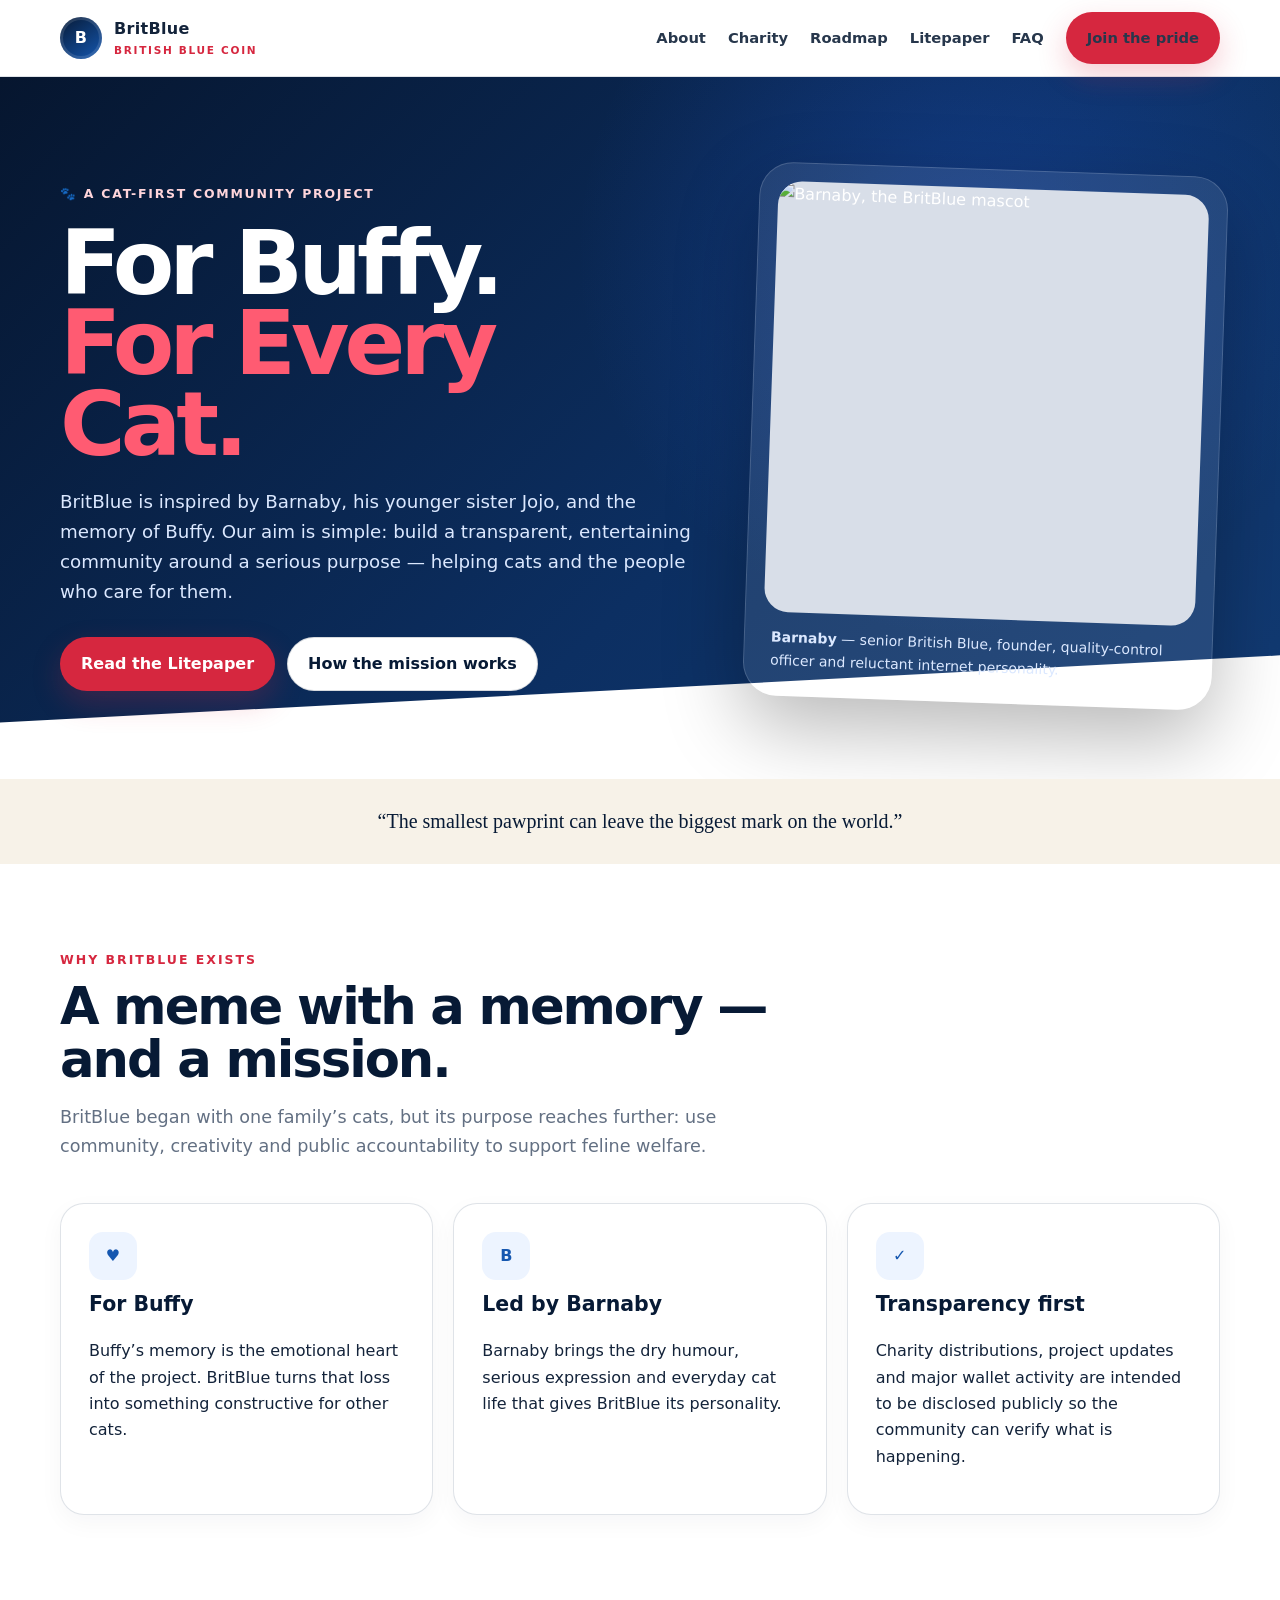
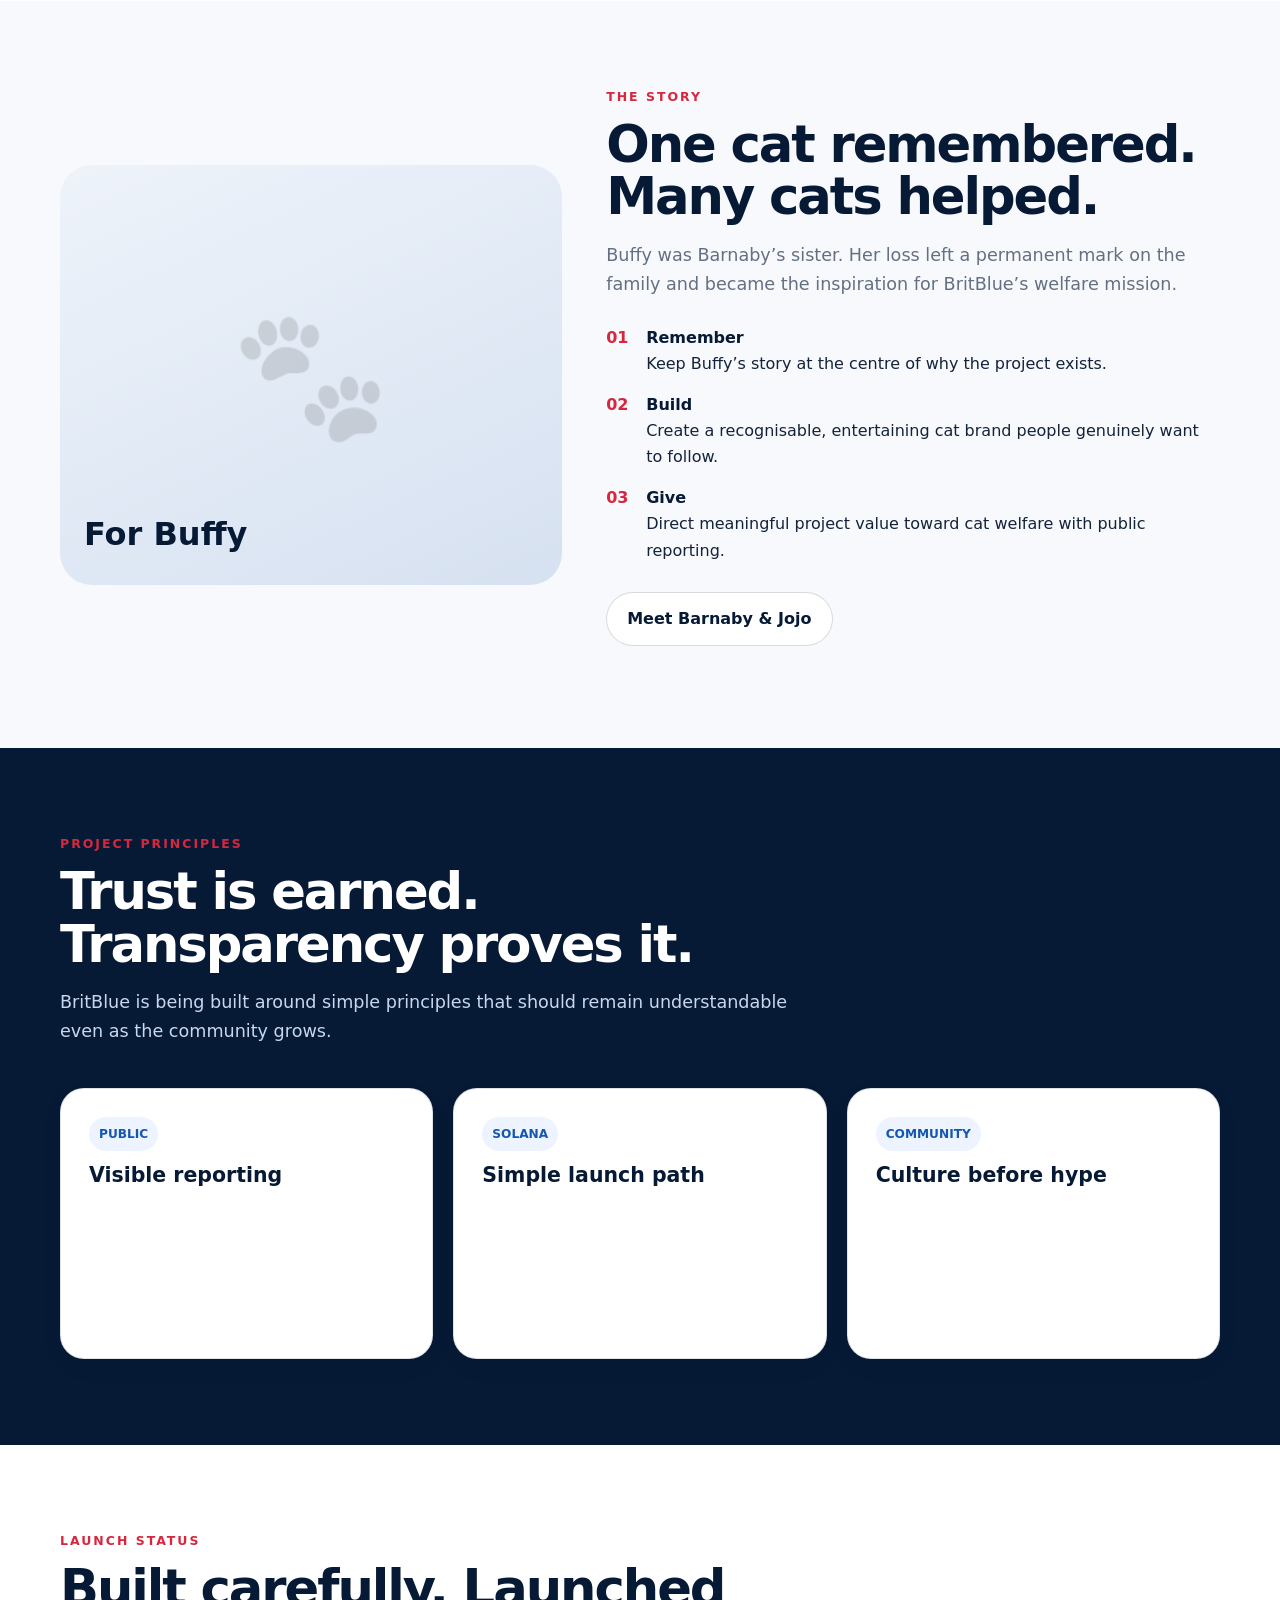
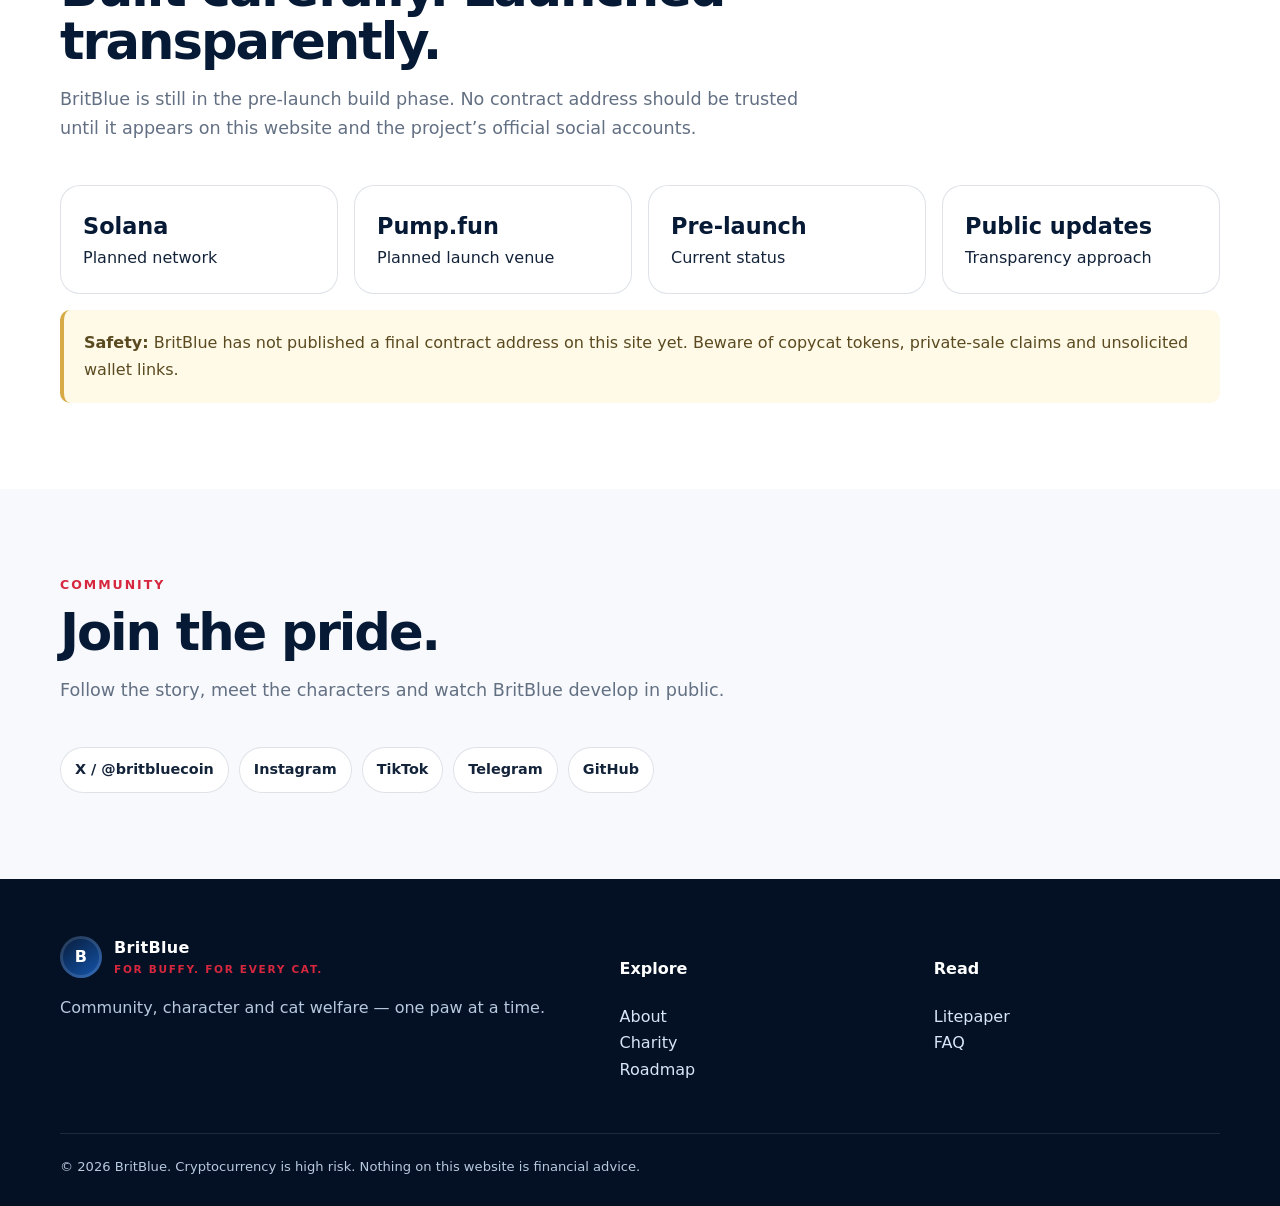
==== index.html @ b35741ed "Add files via upload" ====
<!doctype html><html lang="en"><head><meta charset="utf-8"><meta name="viewport" content="width=device-width,initial-scale=1"><title>BritBlue — For Buffy. For Every Cat.</title><meta name="description" content="BritBlue is a community-led cat welfare project inspired by Barnaby, Jojo and the memory of Buffy. Built around transparency, community and practical support for cats in need."><link rel="stylesheet" href="styles.css"></head><body>
<header class="site-header"><div class="wrap nav"><a class="brand" href="index.html"><span class="brand-mark">B</span><span>BritBlue<small>British Blue Coin</small></span></a><button class="menu-btn" aria-label="Open menu" aria-expanded="false">☰</button><nav class="links"><a href="about.html">About</a><a href="charity.html">Charity</a><a href="roadmap.html">Roadmap</a><a href="litepaper.html">Litepaper</a><a href="faq.html">FAQ</a><a class="btn btn-primary" href="#community">Join the pride</a></nav></div></header>
<main><section class="hero"><div class="wrap hero-grid"><div><div class="eyebrow">🐾 A cat-first community project</div><h1>For Buffy.<br><em>For Every Cat.</em></h1><p>BritBlue is inspired by Barnaby, his younger sister Jojo, and the memory of Buffy. Our aim is simple: build a transparent, entertaining community around a serious purpose — helping cats and the people who care for them.</p><div class="cta-row"><a class="btn btn-primary" href="litepaper.html">Read the Litepaper</a><a class="btn btn-secondary" href="charity.html">How the mission works</a></div></div><div class="hero-card"><img src="https://avatars.githubusercontent.com/u/300780041?v=4" alt="Barnaby, the BritBlue mascot"><div class="caption"><strong>Barnaby</strong> — senior British Blue, founder, quality-control officer and reluctant internet personality.</div></div></div></section>
<div class="quote-band">“The smallest pawprint can leave the biggest mark on the world.”</div>
<section class="section"><div class="wrap"><div class="section-title"><div class="kicker">Why BritBlue exists</div><h2>A meme with a memory — and a mission.</h2><p class="lead">BritBlue began with one family’s cats, but its purpose reaches further: use community, creativity and public accountability to support feline welfare.</p></div><div class="grid-3"><article class="card"><div class="icon">♥</div><h3>For Buffy</h3><p>Buffy’s memory is the emotional heart of the project. BritBlue turns that loss into something constructive for other cats.</p></article><article class="card"><div class="icon">B</div><h3>Led by Barnaby</h3><p>Barnaby brings the dry humour, serious expression and everyday cat life that gives BritBlue its personality.</p></article><article class="card"><div class="icon">✓</div><h3>Transparency first</h3><p>Charity distributions, project updates and major wallet activity are intended to be disclosed publicly so the community can verify what is happening.</p></article></div></div></section>
<section class="section tint"><div class="wrap story"><div class="story-visual"><div class="paw">🐾</div></div><div><div class="kicker">The story</div><h2>One cat remembered. Many cats helped.</h2><p class="lead">Buffy was Barnaby’s sister. Her loss left a permanent mark on the family and became the inspiration for BritBlue’s welfare mission.</p><div class="checks"><div class="check"><span>01</span><div><b>Remember</b><br>Keep Buffy’s story at the centre of why the project exists.</div></div><div class="check"><span>02</span><div><b>Build</b><br>Create a recognisable, entertaining cat brand people genuinely want to follow.</div></div><div class="check"><span>03</span><div><b>Give</b><br>Direct meaningful project value toward cat welfare with public reporting.</div></div></div><p style="margin-top:28px"><a class="btn btn-secondary" href="about.html">Meet Barnaby & Jojo</a></p></div></div></section>
<section class="section dark"><div class="wrap"><div class="section-title"><div class="kicker">Project principles</div><h2>Trust is earned. Transparency proves it.</h2><p class="lead">BritBlue is being built around simple principles that should remain understandable even as the community grows.</p></div><div class="grid-3"><article class="card"><div class="pill">PUBLIC</div><h3>Visible reporting</h3><p>Charity activity and project milestones will be summarised on the website for community review.</p></article><article class="card"><div class="pill">SOLANA</div><h3>Simple launch path</h3><p>The project is planned for Solana, with launch information and the verified contract address published only when final.</p></article><article class="card"><div class="pill">COMMUNITY</div><h3>Culture before hype</h3><p>Comics, short films, Barnaby’s dry humour and Jojo’s personality are central to building a community with staying power.</p></article></div></div></section>
<section class="section"><div class="wrap"><div class="section-title"><div class="kicker">Launch status</div><h2>Built carefully. Launched transparently.</h2><p class="lead">BritBlue is still in the pre-launch build phase. No contract address should be trusted until it appears on this website and the project’s official social accounts.</p></div><div class="stat-row"><div class="stat"><strong>Solana</strong><span>Planned network</span></div><div class="stat"><strong>Pump.fun</strong><span>Planned launch venue</span></div><div class="stat"><strong>Pre-launch</strong><span>Current status</span></div><div class="stat"><strong>Public updates</strong><span>Transparency approach</span></div><div class="notice" style="grid-column:1/-1"><strong>Safety:</strong> BritBlue has not published a final contract address on this site yet. Beware of copycat tokens, private-sale claims and unsolicited wallet links.</div></div></section>
<section class="section tint" id="community"><div class="wrap"><div class="section-title"><div class="kicker">Community</div><h2>Join the pride.</h2><p class="lead">Follow the story, meet the characters and watch BritBlue develop in public.</p></div><div class="socials"><a href="https://x.com/britbluecoin" rel="noopener">X / @britbluecoin</a><a href="https://www.instagram.com/britishbluecoin/" rel="noopener">Instagram</a><a href="https://www.tiktok.com/@britishbluecoin" rel="noopener">TikTok</a><a href="https://t.me/britblue" rel="noopener">Telegram</a><a href="https://github.com/Britbluecoin" rel="noopener">GitHub</a></div></div></section></main>
<footer class="footer"><div class="wrap"><div class="footer-grid"><div><a class="brand" href="index.html"><span class="brand-mark">B</span><span style="color:#fff">BritBlue<small>For Buffy. For Every Cat.</small></span></a><p>Community, character and cat welfare — one paw at a time.</p></div><div><h4>Explore</h4><p><a href="about.html">About</a><br><a href="charity.html">Charity</a><br><a href="roadmap.html">Roadmap</a></p></div><div><h4>Read</h4><p><a href="litepaper.html">Litepaper</a><br><a href="faq.html">FAQ</a></p></div></div><div class="footer-bottom">© <span data-year></span> BritBlue. Cryptocurrency is high risk. Nothing on this website is financial advice.</div></div></footer><script src="script.js"></script></body></html>
---- styles.css ----
:root{--navy:#071a35;--navy2:#0b2a55;--blue:#1557b0;--royal:#1d4ed8;--red:#d6273f;--cream:#f7f2e8;--white:#fff;--ink:#13233a;--muted:#637083;--gold:#d8aa45;--line:rgba(10,38,78,.13);--shadow:0 20px 60px rgba(7,26,53,.13);--radius:24px}
*{box-sizing:border-box}html{scroll-behavior:smooth}body{margin:0;font-family:Inter,ui-sans-serif,system-ui,-apple-system,BlinkMacSystemFont,"Segoe UI",sans-serif;color:var(--ink);background:#fff;line-height:1.65}a{color:inherit}img{max-width:100%;display:block}.wrap{width:min(1160px,calc(100% - 36px));margin:auto}.site-header{position:sticky;top:0;z-index:20;background:rgba(255,255,255,.94);backdrop-filter:blur(14px);border-bottom:1px solid var(--line)}.nav{height:76px;display:flex;align-items:center;justify-content:space-between;gap:24px}.brand{display:flex;align-items:center;gap:12px;text-decoration:none;font-weight:900;letter-spacing:.02em}.brand-mark{width:42px;height:42px;border-radius:50%;display:grid;place-items:center;background:linear-gradient(145deg,var(--navy),var(--blue));color:#fff;box-shadow:inset 0 0 0 3px rgba(255,255,255,.12)}.brand span small{display:block;font-size:.66rem;letter-spacing:.16em;color:var(--red);text-transform:uppercase}.links{display:flex;gap:22px;align-items:center;font-size:.92rem;font-weight:700}.links a{text-decoration:none;color:#27374c}.links a:hover{color:var(--blue)}.menu-btn{display:none;border:0;background:var(--navy);color:#fff;width:44px;height:44px;border-radius:12px;font-size:1.2rem}.btn{display:inline-flex;align-items:center;justify-content:center;gap:8px;text-decoration:none;font-weight:800;border-radius:999px;padding:13px 20px;border:1px solid transparent;transition:.2s}.btn-primary{background:var(--red);color:#fff;box-shadow:0 12px 30px rgba(214,39,63,.23)}.btn-primary:hover{transform:translateY(-2px)}.btn-secondary{background:#fff;color:var(--navy);border-color:rgba(7,26,53,.16)}.hero{position:relative;overflow:hidden;background:radial-gradient(circle at 75% 25%,rgba(37,99,235,.28),transparent 35%),linear-gradient(135deg,#06162f,#0c2f62 58%,#123b74);color:#fff;padding:92px 0 76px}.hero:after{content:"";position:absolute;inset:auto -8% -80px -8%;height:170px;background:#fff;transform:rotate(-3deg)}.hero-grid{display:grid;grid-template-columns:1.15fr .85fr;gap:56px;align-items:center;position:relative;z-index:2}.eyebrow{display:inline-flex;gap:8px;align-items:center;font-size:.78rem;font-weight:900;letter-spacing:.14em;text-transform:uppercase;color:#ffd5db}.hero h1{font-size:clamp(3rem,7vw,6.2rem);line-height:.9;margin:16px 0 22px;letter-spacing:-.055em}.hero h1 em{font-style:normal;color:#ff5b72}.hero p{font-size:1.14rem;max-width:660px;color:#dbe8ff}.cta-row{display:flex;gap:12px;flex-wrap:wrap;margin-top:30px}.hero-card{background:rgba(255,255,255,.09);border:1px solid rgba(255,255,255,.16);padding:18px;border-radius:34px;box-shadow:0 30px 80px rgba(0,0,0,.28);transform:rotate(2deg)}.hero-card img{aspect-ratio:1/1;border-radius:24px;object-fit:cover;background:#d8dee8}.hero-card .caption{padding:14px 8px 4px;font-size:.88rem;color:#dbe8ff}.quote-band{background:var(--cream);padding:26px 0;text-align:center;font-family:Georgia,serif;font-size:1.25rem;color:var(--navy)}.section{padding:86px 0}.section.tint{background:#f7f9fc}.section.dark{background:var(--navy);color:#fff}.section-title{max-width:760px;margin-bottom:42px}.kicker{font-size:.78rem;text-transform:uppercase;letter-spacing:.16em;font-weight:900;color:var(--red)}h2{font-size:clamp(2.1rem,4vw,3.7rem);line-height:1.03;letter-spacing:-.04em;margin:10px 0 16px;color:var(--navy)}.dark h2{color:#fff}.lead{font-size:1.1rem;color:var(--muted)}.dark .lead{color:#c8d7ee}.grid-3{display:grid;grid-template-columns:repeat(3,1fr);gap:20px}.grid-2{display:grid;grid-template-columns:repeat(2,1fr);gap:24px}.card{border:1px solid var(--line);border-radius:var(--radius);padding:28px;background:#fff;box-shadow:0 8px 24px rgba(7,26,53,.04)}.card h3{margin:8px 0 10px;font-size:1.28rem;color:var(--navy)}.icon{width:48px;height:48px;border-radius:14px;display:grid;place-items:center;background:#edf4ff;color:var(--blue);font-weight:900}.story{display:grid;grid-template-columns:.9fr 1.1fr;gap:44px;align-items:center}.story-visual{min-height:420px;border-radius:32px;background:linear-gradient(155deg,#eef3fa,#d6e1f1);display:grid;place-items:center;position:relative;overflow:hidden}.story-visual .paw{font-size:8rem;filter:grayscale(1);opacity:.2}.story-visual:after{content:"For Buffy";position:absolute;bottom:24px;left:24px;font-size:2rem;font-weight:900;color:var(--navy)}.checks{display:grid;gap:14px;margin-top:26px}.check{display:grid;grid-template-columns:30px 1fr;gap:10px}.check b{color:var(--navy)}.check span:first-child{color:var(--red);font-weight:900}.stat-row{display:grid;grid-template-columns:repeat(4,1fr);gap:16px}.stat{padding:22px;border-radius:20px;background:#fff;border:1px solid var(--line)}.stat strong{display:block;color:var(--navy);font-size:1.4rem}.pill{display:inline-block;padding:7px 10px;border-radius:999px;background:#edf4ff;color:var(--blue);font-size:.76rem;font-weight:800}.timeline{position:relative;display:grid;gap:18px}.step{display:grid;grid-template-columns:76px 1fr;gap:18px;align-items:start;padding:24px;border-radius:22px;background:#fff;border:1px solid var(--line)}.step .num{width:58px;height:58px;border-radius:50%;display:grid;place-items:center;background:var(--navy);color:#fff;font-weight:900}.step h3{margin:2px 0 6px;color:var(--navy)}.notice{padding:20px;border-left:4px solid var(--gold);background:#fff9e7;border-radius:10px;color:#5a4a20}.faq{display:grid;gap:12px}.faq details{border:1px solid var(--line);border-radius:18px;padding:18px 20px;background:#fff}.faq summary{cursor:pointer;font-weight:800;color:var(--navy)}.faq p{margin:12px 0 2px;color:var(--muted)}.socials{display:flex;gap:10px;flex-wrap:wrap}.socials a{text-decoration:none;padding:10px 14px;border-radius:999px;background:#fff;border:1px solid var(--line);font-weight:800;font-size:.9rem}.footer{background:#041124;color:#b8c8de;padding:56px 0 28px}.footer-grid{display:grid;grid-template-columns:1.3fr .7fr .7fr;gap:28px}.footer a{color:#d8e5f7;text-decoration:none}.footer h4{color:#fff}.footer-bottom{border-top:1px solid rgba(255,255,255,.1);margin-top:34px;padding-top:22px;font-size:.82rem}.page-hero{padding:74px 0;background:linear-gradient(135deg,#071a35,#0f3d79);color:#fff}.page-hero h1{font-size:clamp(2.6rem,6vw,5rem);letter-spacing:-.05em;line-height:.96;margin:0 0 18px}.page-hero p{max-width:720px;color:#d7e6fb;font-size:1.08rem}.prose{max-width:820px}.prose h2{font-size:2rem;margin-top:44px}.prose h3{color:var(--navy);margin-top:30px}.prose p,.prose li{color:#4f5e72}.prose li{margin:8px 0}.legal{font-size:.86rem;color:var(--muted)}
@media(max-width:860px){.links{display:none;position:absolute;top:76px;left:0;right:0;background:#fff;padding:18px;flex-direction:column;align-items:flex-start;border-bottom:1px solid var(--line)}.links.open{display:flex}.menu-btn{display:block}.hero{padding-top:64px}.hero-grid,.story,.grid-3,.grid-2,.footer-grid{grid-template-columns:1fr}.hero-card{max-width:520px}.stat-row{grid-template-columns:repeat(2,1fr)}.step{grid-template-columns:60px 1fr}.section{padding:64px 0}}
@media(max-width:520px){.wrap{width:min(100% - 24px,1160px)}.hero h1{font-size:3.2rem}.hero-card{transform:none}.stat-row{grid-template-columns:1fr}.cta-row .btn{width:100%}.section{padding:52px 0}.nav{height:68px}.links{top:68px}}
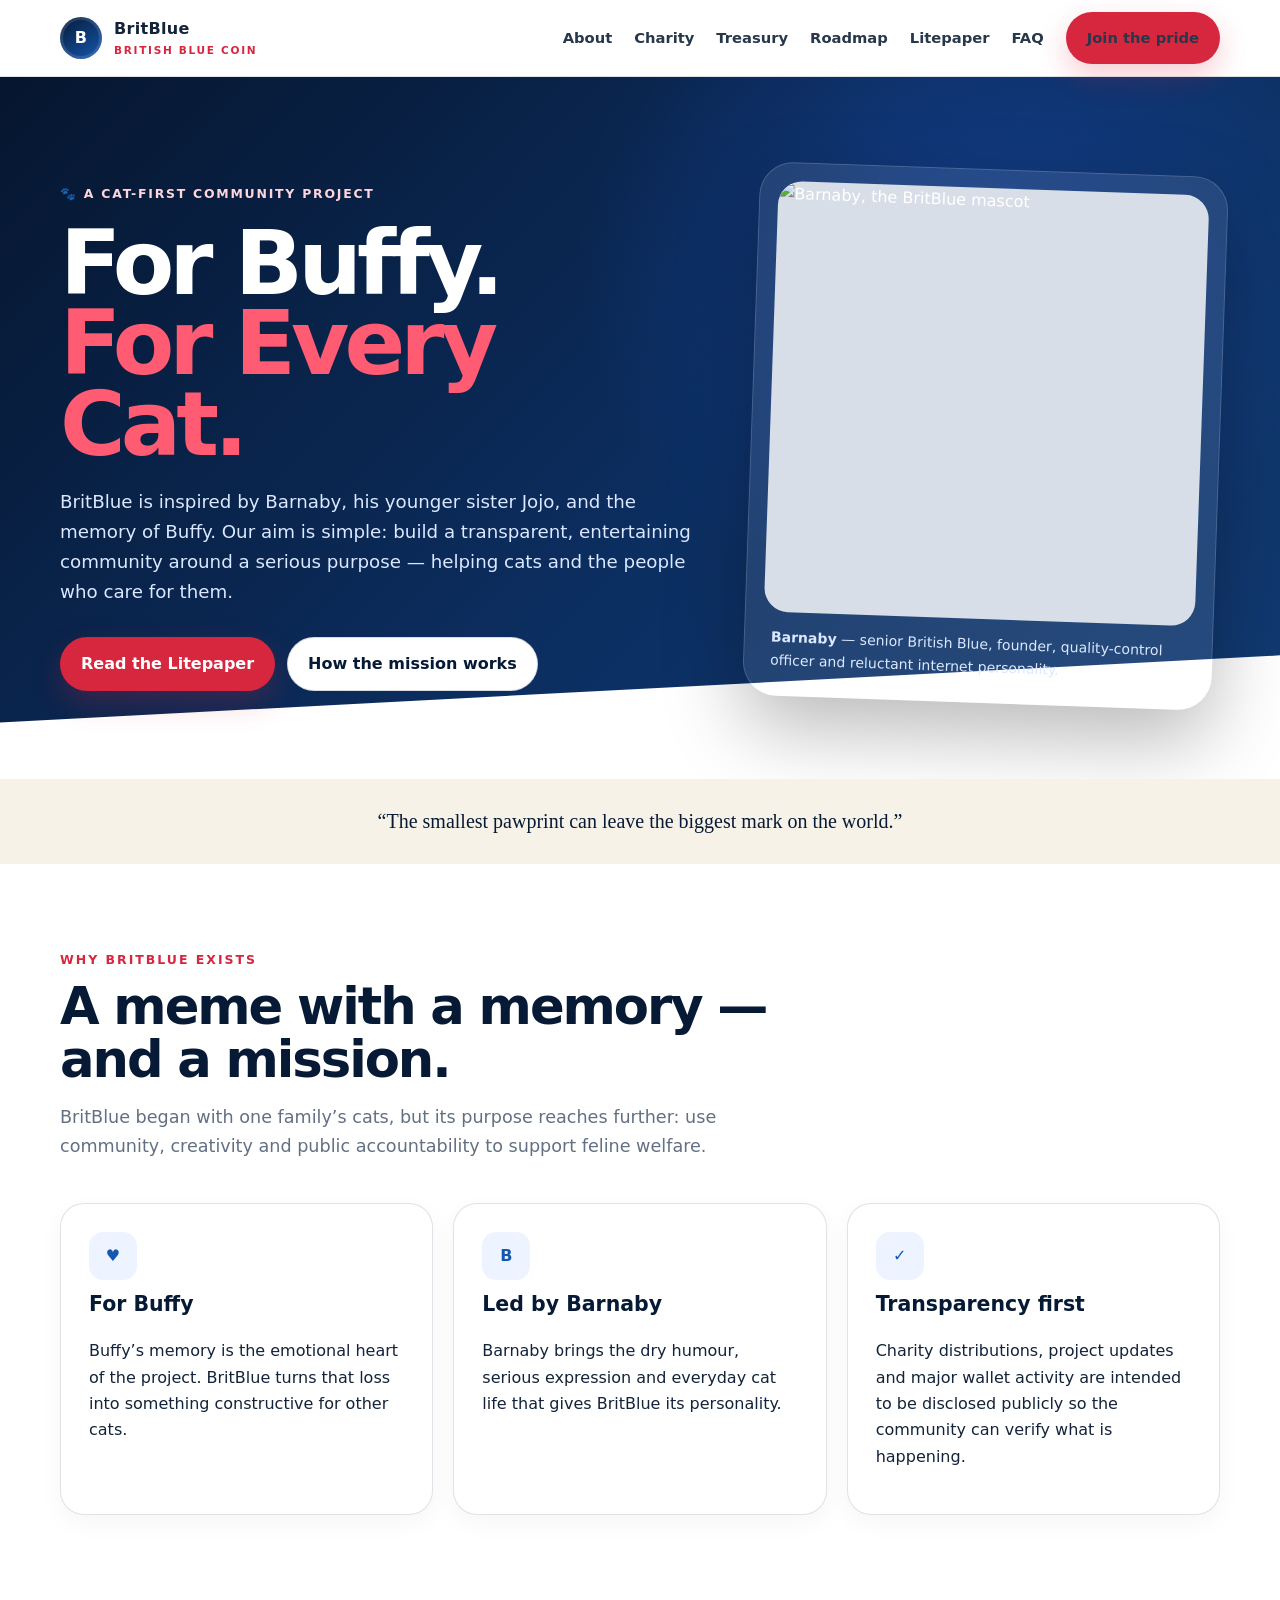
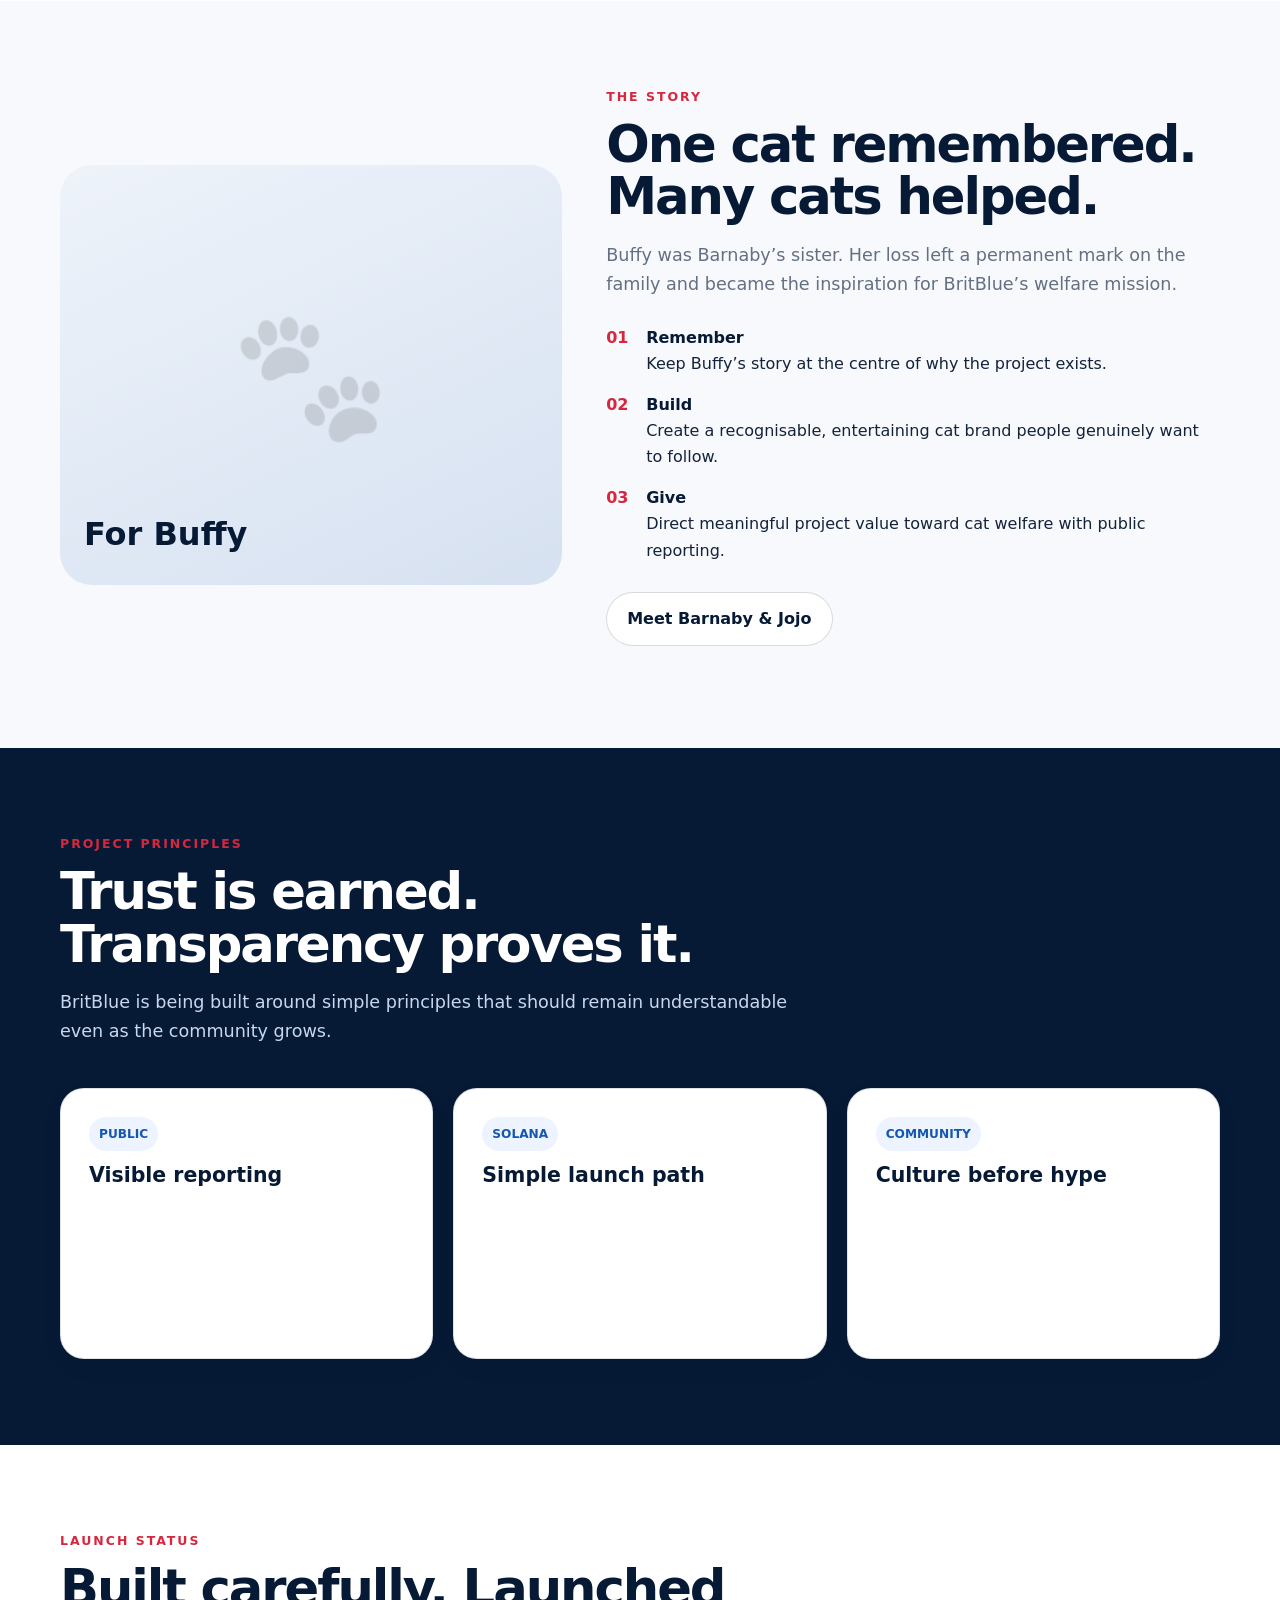
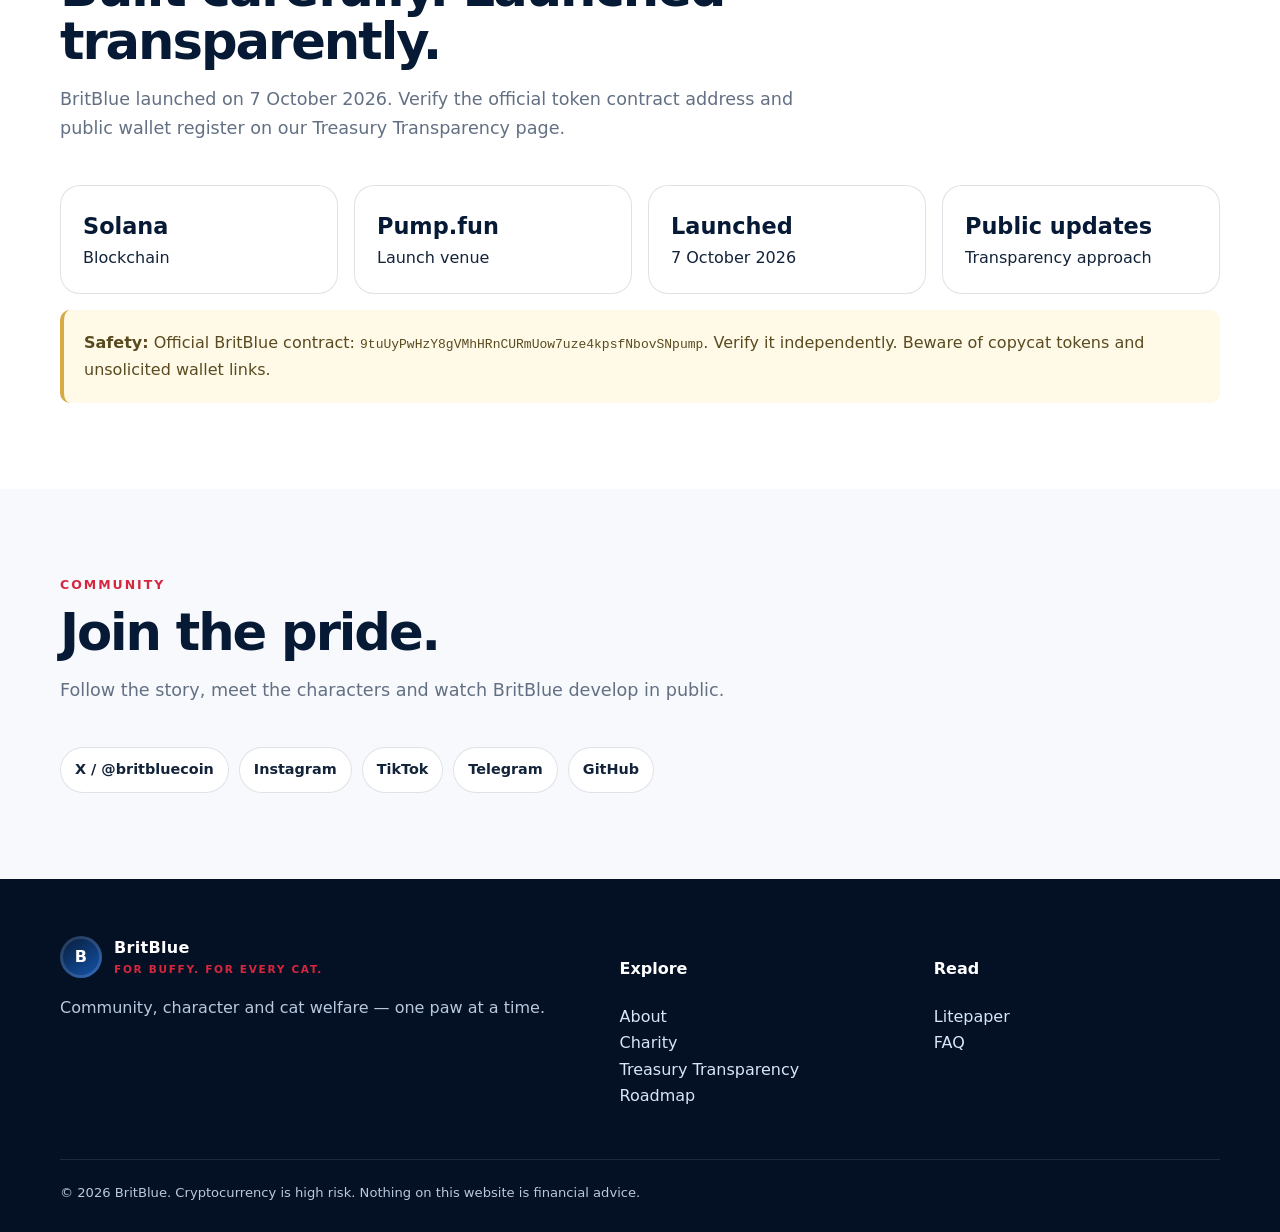
==== commit ca809c6d: "Update post-launch information and link treasury transparency" ====
--- a/index.html
+++ b/index.html
@@ -1,10 +1,10 @@
 <!doctype html><html lang="en"><head><meta charset="utf-8"><meta name="viewport" content="width=device-width,initial-scale=1"><title>BritBlue — For Buffy. For Every Cat.</title><meta name="description" content="BritBlue is a community-led cat welfare project inspired by Barnaby, Jojo and the memory of Buffy. Built around transparency, community and practical support for cats in need."><link rel="stylesheet" href="styles.css"></head><body>
-<header class="site-header"><div class="wrap nav"><a class="brand" href="index.html"><span class="brand-mark">B</span><span>BritBlue<small>British Blue Coin</small></span></a><button class="menu-btn" aria-label="Open menu" aria-expanded="false">☰</button><nav class="links"><a href="about.html">About</a><a href="charity.html">Charity</a><a href="roadmap.html">Roadmap</a><a href="litepaper.html">Litepaper</a><a href="faq.html">FAQ</a><a class="btn btn-primary" href="#community">Join the pride</a></nav></div></header>
+<header class="site-header"><div class="wrap nav"><a class="brand" href="index.html"><span class="brand-mark">B</span><span>BritBlue<small>British Blue Coin</small></span></a><button class="menu-btn" aria-label="Open menu" aria-expanded="false">☰</button><nav class="links"><a href="about.html">About</a><a href="charity.html">Charity</a><a href="treasury.html">Treasury</a><a href="roadmap.html">Roadmap</a><a href="litepaper.html">Litepaper</a><a href="faq.html">FAQ</a><a class="btn btn-primary" href="#community">Join the pride</a></nav></div></header>
 <main><section class="hero"><div class="wrap hero-grid"><div><div class="eyebrow">🐾 A cat-first community project</div><h1>For Buffy.<br><em>For Every Cat.</em></h1><p>BritBlue is inspired by Barnaby, his younger sister Jojo, and the memory of Buffy. Our aim is simple: build a transparent, entertaining community around a serious purpose — helping cats and the people who care for them.</p><div class="cta-row"><a class="btn btn-primary" href="litepaper.html">Read the Litepaper</a><a class="btn btn-secondary" href="charity.html">How the mission works</a></div></div><div class="hero-card"><img src="https://avatars.githubusercontent.com/u/300780041?v=4" alt="Barnaby, the BritBlue mascot"><div class="caption"><strong>Barnaby</strong> — senior British Blue, founder, quality-control officer and reluctant internet personality.</div></div></div></section>
 <div class="quote-band">“The smallest pawprint can leave the biggest mark on the world.”</div>
 <section class="section"><div class="wrap"><div class="section-title"><div class="kicker">Why BritBlue exists</div><h2>A meme with a memory — and a mission.</h2><p class="lead">BritBlue began with one family’s cats, but its purpose reaches further: use community, creativity and public accountability to support feline welfare.</p></div><div class="grid-3"><article class="card"><div class="icon">♥</div><h3>For Buffy</h3><p>Buffy’s memory is the emotional heart of the project. BritBlue turns that loss into something constructive for other cats.</p></article><article class="card"><div class="icon">B</div><h3>Led by Barnaby</h3><p>Barnaby brings the dry humour, serious expression and everyday cat life that gives BritBlue its personality.</p></article><article class="card"><div class="icon">✓</div><h3>Transparency first</h3><p>Charity distributions, project updates and major wallet activity are intended to be disclosed publicly so the community can verify what is happening.</p></article></div></div></section>
 <section class="section tint"><div class="wrap story"><div class="story-visual"><div class="paw">🐾</div></div><div><div class="kicker">The story</div><h2>One cat remembered. Many cats helped.</h2><p class="lead">Buffy was Barnaby’s sister. Her loss left a permanent mark on the family and became the inspiration for BritBlue’s welfare mission.</p><div class="checks"><div class="check"><span>01</span><div><b>Remember</b><br>Keep Buffy’s story at the centre of why the project exists.</div></div><div class="check"><span>02</span><div><b>Build</b><br>Create a recognisable, entertaining cat brand people genuinely want to follow.</div></div><div class="check"><span>03</span><div><b>Give</b><br>Direct meaningful project value toward cat welfare with public reporting.</div></div></div><p style="margin-top:28px"><a class="btn btn-secondary" href="about.html">Meet Barnaby & Jojo</a></p></div></div></section>
-<section class="section dark"><div class="wrap"><div class="section-title"><div class="kicker">Project principles</div><h2>Trust is earned. Transparency proves it.</h2><p class="lead">BritBlue is being built around simple principles that should remain understandable even as the community grows.</p></div><div class="grid-3"><article class="card"><div class="pill">PUBLIC</div><h3>Visible reporting</h3><p>Charity activity and project milestones will be summarised on the website for community review.</p></article><article class="card"><div class="pill">SOLANA</div><h3>Simple launch path</h3><p>The project is planned for Solana, with launch information and the verified contract address published only when final.</p></article><article class="card"><div class="pill">COMMUNITY</div><h3>Culture before hype</h3><p>Comics, short films, Barnaby’s dry humour and Jojo’s personality are central to building a community with staying power.</p></article></div></div></section>
-<section class="section"><div class="wrap"><div class="section-title"><div class="kicker">Launch status</div><h2>Built carefully. Launched transparently.</h2><p class="lead">BritBlue is still in the pre-launch build phase. No contract address should be trusted until it appears on this website and the project’s official social accounts.</p></div><div class="stat-row"><div class="stat"><strong>Solana</strong><span>Planned network</span></div><div class="stat"><strong>Pump.fun</strong><span>Planned launch venue</span></div><div class="stat"><strong>Pre-launch</strong><span>Current status</span></div><div class="stat"><strong>Public updates</strong><span>Transparency approach</span></div><div class="notice" style="grid-column:1/-1"><strong>Safety:</strong> BritBlue has not published a final contract address on this site yet. Beware of copycat tokens, private-sale claims and unsolicited wallet links.</div></div></section>
+<section class="section dark"><div class="wrap"><div class="section-title"><div class="kicker">Project principles</div><h2>Trust is earned. Transparency proves it.</h2><p class="lead">BritBlue is being built around simple principles that should remain understandable even as the community grows.</p></div><div class="grid-3"><article class="card"><div class="pill">PUBLIC</div><h3>Visible reporting</h3><p>Charity activity and project milestones will be summarised on the website for community review.</p></article><article class="card"><div class="pill">SOLANA</div><h3>Simple launch path</h3><p>BritBlue launched on Solana through Pump.fun on 7 October 2026. Verify the contract address on our Treasury page.</p></article><article class="card"><div class="pill">COMMUNITY</div><h3>Culture before hype</h3><p>Comics, short films, Barnaby’s dry humour and Jojo’s personality are central to building a community with staying power.</p></article></div></div></section>
+<section class="section"><div class="wrap"><div class="section-title"><div class="kicker">Launch status</div><h2>Built carefully. Launched transparently.</h2><p class="lead">BritBlue launched on 7 October 2026. Verify the official token contract address and public wallet register on our Treasury Transparency page.</p></div><div class="stat-row"><div class="stat"><strong>Solana</strong><span>Blockchain</span></div><div class="stat"><strong>Pump.fun</strong><span>Launch venue</span></div><div class="stat"><strong>Launched</strong><span>7 October 2026</span></div><div class="stat"><strong>Public updates</strong><span>Transparency approach</span></div><div class="notice" style="grid-column:1/-1"><strong>Safety:</strong> Official BritBlue contract: <code style="overflow-wrap:anywhere">9tuUyPwHzY8gVMhHRnCURmUow7uze4kpsfNbovSNpump</code>. Verify it independently. Beware of copycat tokens and unsolicited wallet links.</div></div></section>
 <section class="section tint" id="community"><div class="wrap"><div class="section-title"><div class="kicker">Community</div><h2>Join the pride.</h2><p class="lead">Follow the story, meet the characters and watch BritBlue develop in public.</p></div><div class="socials"><a href="https://x.com/britbluecoin" rel="noopener">X / @britbluecoin</a><a href="https://www.instagram.com/britishbluecoin/" rel="noopener">Instagram</a><a href="https://www.tiktok.com/@britishbluecoin" rel="noopener">TikTok</a><a href="https://t.me/britblue" rel="noopener">Telegram</a><a href="https://github.com/Britbluecoin" rel="noopener">GitHub</a></div></div></section></main>
-<footer class="footer"><div class="wrap"><div class="footer-grid"><div><a class="brand" href="index.html"><span class="brand-mark">B</span><span style="color:#fff">BritBlue<small>For Buffy. For Every Cat.</small></span></a><p>Community, character and cat welfare — one paw at a time.</p></div><div><h4>Explore</h4><p><a href="about.html">About</a><br><a href="charity.html">Charity</a><br><a href="roadmap.html">Roadmap</a></p></div><div><h4>Read</h4><p><a href="litepaper.html">Litepaper</a><br><a href="faq.html">FAQ</a></p></div></div><div class="footer-bottom">© <span data-year></span> BritBlue. Cryptocurrency is high risk. Nothing on this website is financial advice.</div></div></footer><script src="script.js"></script></body></html>
+<footer class="footer"><div class="wrap"><div class="footer-grid"><div><a class="brand" href="index.html"><span class="brand-mark">B</span><span style="color:#fff">BritBlue<small>For Buffy. For Every Cat.</small></span></a><p>Community, character and cat welfare — one paw at a time.</p></div><div><h4>Explore</h4><p><a href="about.html">About</a><br><a href="charity.html">Charity</a><br><a href="treasury.html">Treasury Transparency</a><br><a href="roadmap.html">Roadmap</a></p></div><div><h4>Read</h4><p><a href="litepaper.html">Litepaper</a><br><a href="faq.html">FAQ</a></p></div></div><div class="footer-bottom">© <span data-year></span> BritBlue. Cryptocurrency is high risk. Nothing on this website is financial advice.</div></div></footer><script src="script.js"></script></body></html>
